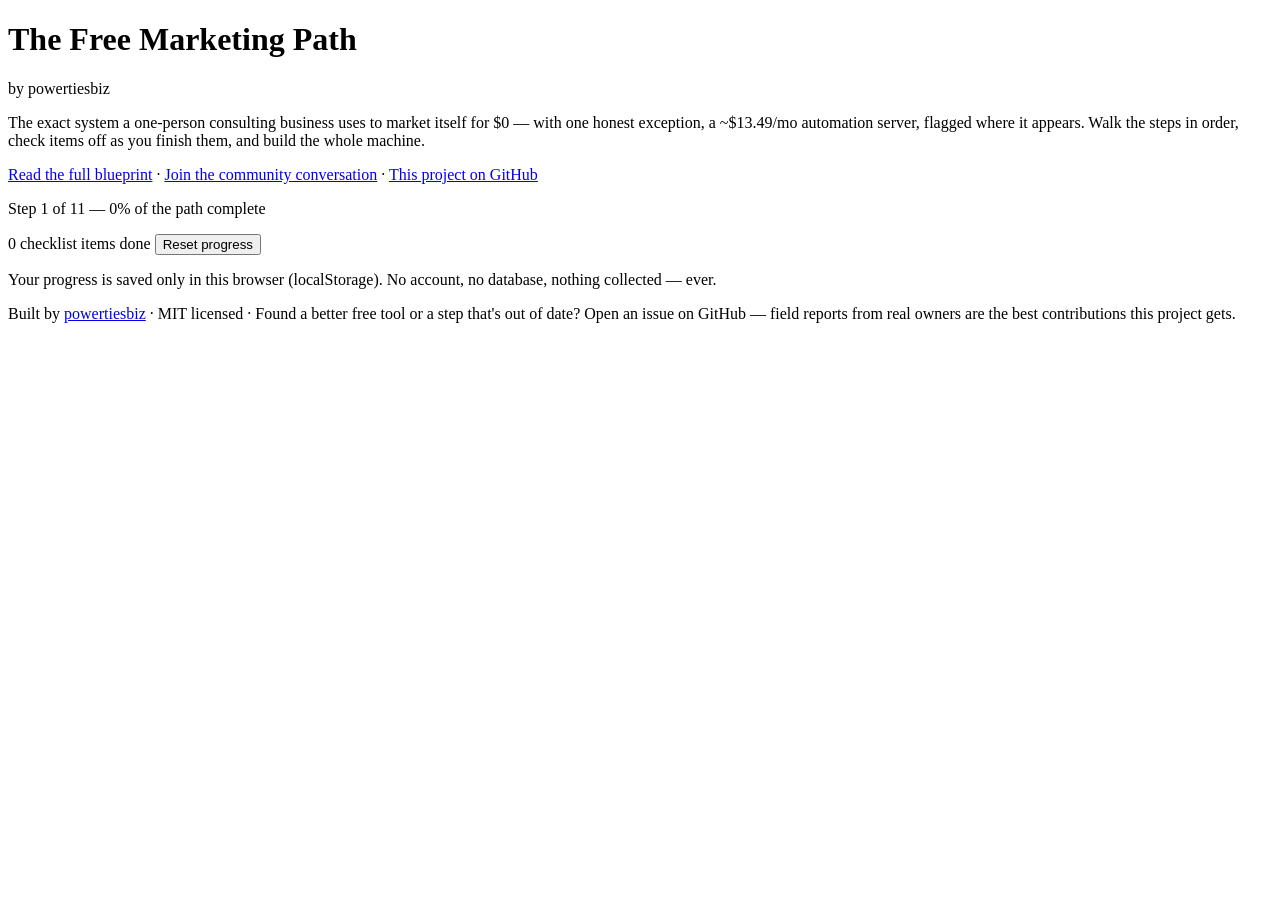
==== index.html @ 292f7745 "Seed index.html" ====
<!DOCTYPE html>
<html lang="en">
<head>
<meta charset="utf-8">
<meta name="viewport" content="width=device-width, initial-scale=1">
<title>The Free Marketing Path — by powertiesbiz</title>
<meta name="description" content="A step-by-step guided path to market your business for free (or nearly): the exact system PowerTies runs. Website, SEO, content, funnels, booking, CRM + automation, reviews, community, partnerships, outreach.">
<link rel="stylesheet" href="styles.css">
</head>
<body>
<header class="site-head">
  <h1>The Free Marketing Path</h1>
  <p class="byline">by powertiesbiz</p>
  <p class="lede">The exact system a one-person consulting business uses to market itself for $0 — with one honest exception, a ~$13.49/mo automation server, flagged where it appears. Walk the steps in order, check items off as you finish them, and build the whole machine.</p>
  <p class="head-links">
    <a href="docs/the-path.md">Read the full blueprint</a> ·
    <a href="docs/community-plan.md">Join the community conversation</a> ·
    <a href="https://github.com/powertiesbiz-ai/free-marketing-path">This project on GitHub</a>
  </p>
</header>

<section class="progress-card" aria-label="Your progress">
  <p id="progress-status" class="progress-status">Step 1 of 11 — 0% of the path complete</p>
  <div class="progress-bar" role="progressbar" aria-label="Path completion">
    <div id="progress-fill" class="progress-fill" style="width:0%"></div>
  </div>
  <div class="progress-row">
    <span id="progress-count" class="progress-count">0 checklist items done</span>
    <button id="reset-progress" class="reset-btn" type="button">Reset progress</button>
  </div>
</section>

<main id="steps" aria-label="The steps"></main>

<footer class="site-foot">
  <p>Your progress is saved only in this browser (localStorage). No account, no database, nothing collected — ever.</p>
  <p>Built by <a href="https://github.com/powertiesbiz-ai">powertiesbiz</a> · MIT licensed · Found a better free tool or a step that's out of date? Open an issue on GitHub — field reports from real owners are the best contributions this project gets.</p>
</footer>

<script src="app.js"></script>
</body>
</html>
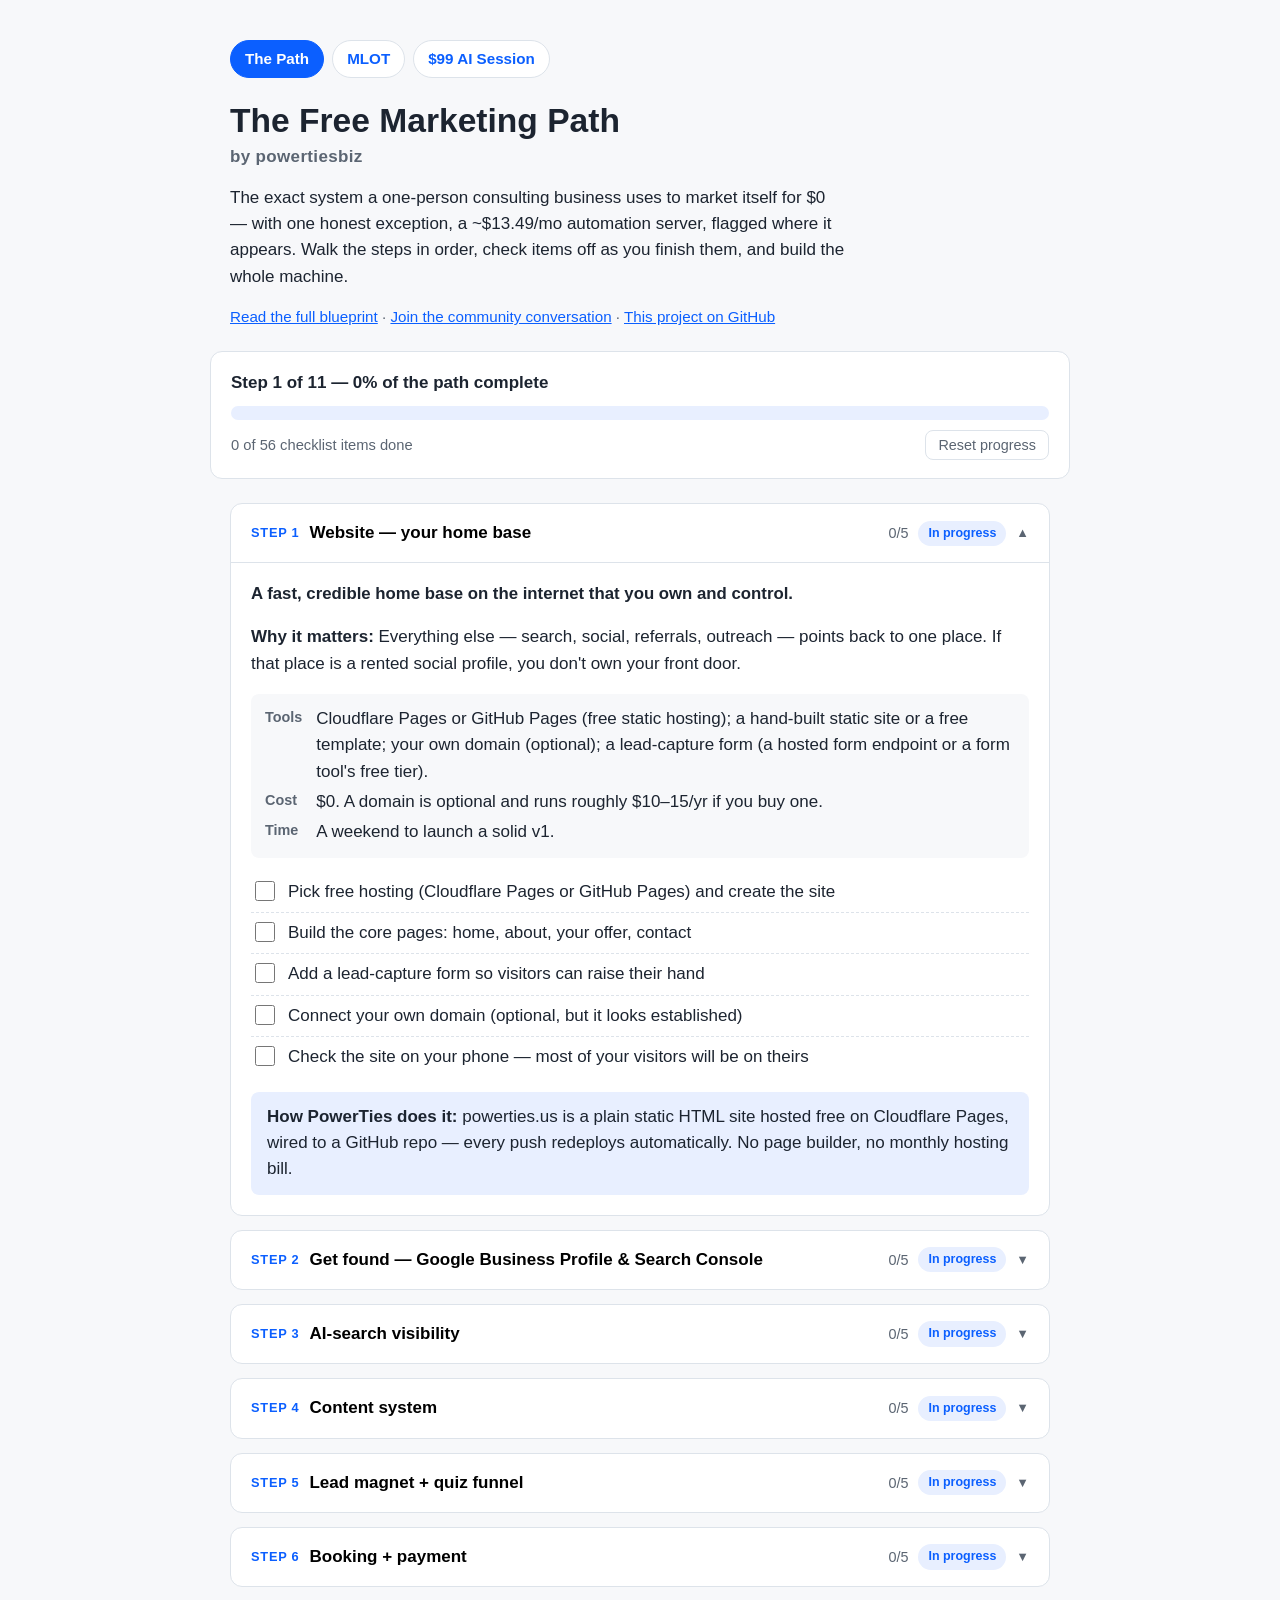
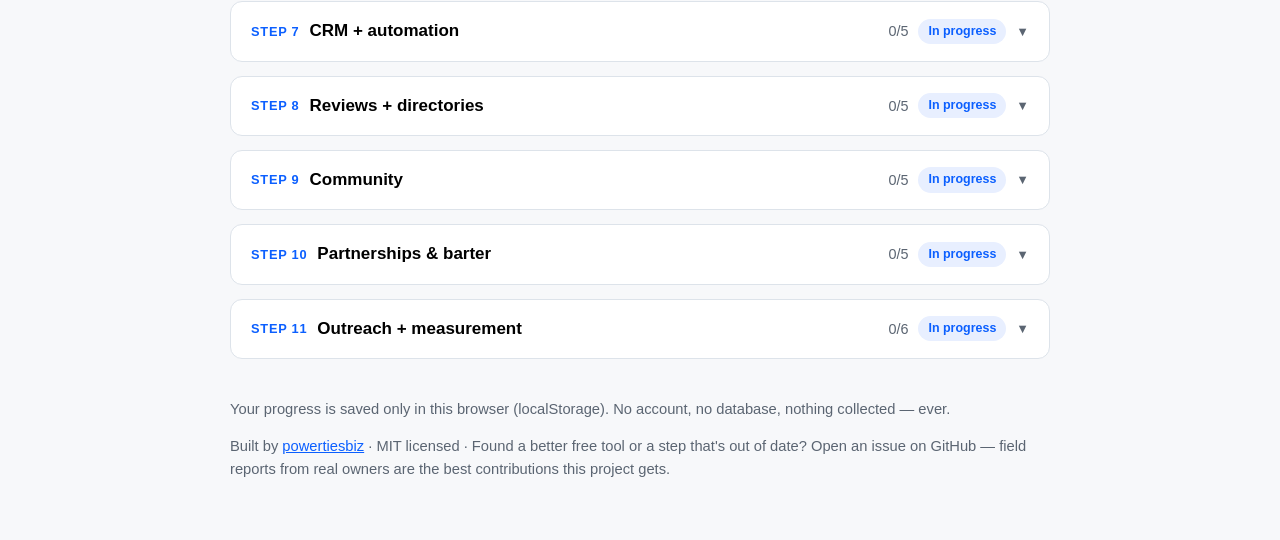
==== commit eae0064d: "Wire funnel nav: Path / MLOT / $99 AI Session" ====
--- a/index.html
+++ b/index.html
@@ -9,6 +9,11 @@
 </head>
 <body>
 <header class="site-head">
+  <nav class="site-nav" aria-label="Site">
+    <a href="index.html" aria-current="page">The Path</a>
+    <a href="mlot.html">MLOT</a>
+    <a href="ai-session.html">$99 AI Session</a>
+  </nav>
   <h1>The Free Marketing Path</h1>
   <p class="byline">by powertiesbiz</p>
   <p class="lede">The exact system a one-person consulting business uses to market itself for $0 — with one honest exception, a ~$13.49/mo automation server, flagged where it appears. Walk the steps in order, check items off as you finish them, and build the whole machine.</p>
@@ -40,3 +45,4 @@
 <script src="app.js"></script>
 </body>
 </html>
+
--- a/styles.css
+++ b/styles.css
@@ -0,0 +1,242 @@
+/* The Free Marketing Path — plain, readable, mobile-friendly. No frameworks. */
+:root {
+  --ink: #1c2430;
+  --muted: #5b6572;
+  --line: #dde3ea;
+  --bg: #f7f8fa;
+  --card: #ffffff;
+  --accent: #0b5fff;
+  --accent-soft: #e8efff;
+  --done: #177245;
+  --done-soft: #e6f4ec;
+  --radius: 12px;
+}
+
+* { box-sizing: border-box; }
+
+body {
+  margin: 0;
+  font-family: -apple-system, BlinkMacSystemFont, "Segoe UI", Roboto, Helvetica, Arial, sans-serif;
+  color: var(--ink);
+  background: var(--bg);
+  line-height: 1.55;
+  font-size: 17px;
+}
+
+a { color: var(--accent); }
+
+.site-head, .progress-card, main, .site-foot {
+  max-width: 860px;
+  margin: 0 auto;
+  padding: 0 20px;
+}
+
+.site-head { padding-top: 40px; }
+.site-head h1 {
+  font-size: 2.1rem;
+  line-height: 1.15;
+  margin: 0 0 4px;
+}
+.byline {
+  margin: 0 0 14px;
+  color: var(--muted);
+  font-weight: 600;
+  letter-spacing: 0.02em;
+}
+.lede { margin: 0 0 10px; max-width: 65ch; }
+.head-links { color: var(--muted); font-size: 0.95rem; }
+
+.progress-card {
+  margin-top: 22px;
+  margin-bottom: 24px;
+  background: var(--card);
+  border: 1px solid var(--line);
+  border-radius: var(--radius);
+  padding: 18px 20px;
+}
+.progress-status { font-weight: 700; margin: 0 0 10px; }
+.progress-bar {
+  height: 14px;
+  background: var(--accent-soft);
+  border-radius: 999px;
+  overflow: hidden;
+}
+.progress-fill {
+  height: 100%;
+  background: var(--accent);
+  border-radius: 999px;
+  transition: width 0.35s ease;
+}
+.progress-row {
+  display: flex;
+  justify-content: space-between;
+  align-items: center;
+  margin-top: 10px;
+  gap: 12px;
+  flex-wrap: wrap;
+}
+.progress-count { color: var(--muted); font-size: 0.92rem; }
+.reset-btn {
+  background: none;
+  border: 1px solid var(--line);
+  border-radius: 8px;
+  padding: 6px 12px;
+  font-size: 0.9rem;
+  color: var(--muted);
+  cursor: pointer;
+}
+.reset-btn:hover { color: var(--ink); border-color: var(--muted); }
+
+.step {
+  background: var(--card);
+  border: 1px solid var(--line);
+  border-radius: var(--radius);
+  margin-bottom: 14px;
+  overflow: hidden;
+}
+.step.is-done { border-color: var(--done); }
+
+.step-head {
+  display: flex;
+  align-items: center;
+  gap: 10px;
+  width: 100%;
+  text-align: left;
+  background: none;
+  border: none;
+  padding: 16px 20px;
+  font: inherit;
+  cursor: pointer;
+  flex-wrap: wrap;
+}
+.step-head:hover { background: #fafbfc; }
+.step-num {
+  font-size: 0.8rem;
+  font-weight: 700;
+  text-transform: uppercase;
+  letter-spacing: 0.06em;
+  color: var(--accent);
+  white-space: nowrap;
+}
+.step.is-done .step-num { color: var(--done); }
+.step-title { font-weight: 700; flex: 1 1 220px; }
+.step-count { color: var(--muted); font-size: 0.9rem; white-space: nowrap; }
+.step-pill {
+  font-size: 0.78rem;
+  font-weight: 700;
+  padding: 3px 10px;
+  border-radius: 999px;
+  background: var(--accent-soft);
+  color: var(--accent);
+  white-space: nowrap;
+}
+.step.is-done .step-pill { background: var(--done-soft); color: var(--done); }
+.step-chev { color: var(--muted); font-size: 0.8rem; }
+
+.step-body {
+  padding: 4px 20px 20px;
+  border-top: 1px solid var(--line);
+}
+.step-body .goal { font-size: 1.05rem; font-weight: 600; margin-top: 14px; }
+
+.step-meta {
+  display: grid;
+  grid-template-columns: max-content 1fr;
+  gap: 4px 14px;
+  margin: 14px 0;
+  background: var(--bg);
+  border-radius: 8px;
+  padding: 12px 14px;
+}
+.step-meta dt { font-weight: 700; color: var(--muted); font-size: 0.9rem; }
+.step-meta dd { margin: 0; }
+
+.checklist { list-style: none; margin: 14px 0; padding: 0; }
+.checklist li { padding: 7px 0; border-bottom: 1px dashed var(--line); }
+.checklist li:last-child { border-bottom: none; }
+.checklist label { display: flex; gap: 10px; align-items: flex-start; cursor: pointer; }
+.checklist input[type="checkbox"] {
+  width: 20px; height: 20px; margin-top: 2px; flex: 0 0 auto;
+  accent-color: var(--accent);
+}
+
+.step-notes {
+  background: #fff8e6;
+  border: 1px solid #f0dfa8;
+  border-radius: 8px;
+  padding: 12px 16px;
+  margin: 14px 0;
+}
+.step-notes ul { margin: 8px 0 0; padding-left: 20px; }
+
+.powerties-note {
+  background: var(--accent-soft);
+  border-radius: 8px;
+  padding: 12px 16px;
+  margin: 14px 0 0;
+}
+
+.site-foot {
+  color: var(--muted);
+  font-size: 0.92rem;
+  padding-top: 10px;
+  padding-bottom: 44px;
+}
+
+
+/* Site nav + standalone pages (MLOT, $99 session) */
+.site-nav {
+  display: flex;
+  gap: 8px;
+  flex-wrap: wrap;
+  margin-bottom: 24px;
+}
+.site-nav a {
+  text-decoration: none;
+  padding: 6px 14px;
+  border: 1px solid var(--line);
+  border-radius: 999px;
+  background: var(--card);
+  font-size: 0.95rem;
+  font-weight: 600;
+}
+.site-nav a:hover { border-color: var(--muted); }
+.site-nav a[aria-current="page"] {
+  background: var(--accent);
+  border-color: var(--accent);
+  color: #fff;
+}
+
+.page-card {
+  background: var(--card);
+  border: 1px solid var(--line);
+  border-radius: var(--radius);
+  padding: 6px 20px 20px;
+  margin-bottom: 14px;
+}
+.page-card h2 { font-size: 1.2rem; margin: 18px 0 8px; }
+.page-card ul, .page-card ol { padding-left: 22px; }
+.page-card li { padding: 3px 0; }
+
+.cta-btn {
+  display: inline-block;
+  background: var(--accent);
+  color: #fff;
+  text-decoration: none;
+  font-weight: 700;
+  padding: 12px 22px;
+  border-radius: 10px;
+  margin: 6px 0;
+}
+.cta-btn:hover { filter: brightness(1.08); }
+
+@media (max-width: 560px) {
+  body { font-size: 16px; }
+  .site-head { padding-top: 26px; }
+  .site-head h1 { font-size: 1.7rem; }
+  .step-head { padding: 14px 16px; }
+  .step-body { padding: 4px 16px 16px; }
+  .step-meta { grid-template-columns: 1fr; }
+  .step-meta dt { margin-top: 6px; }
+}
+
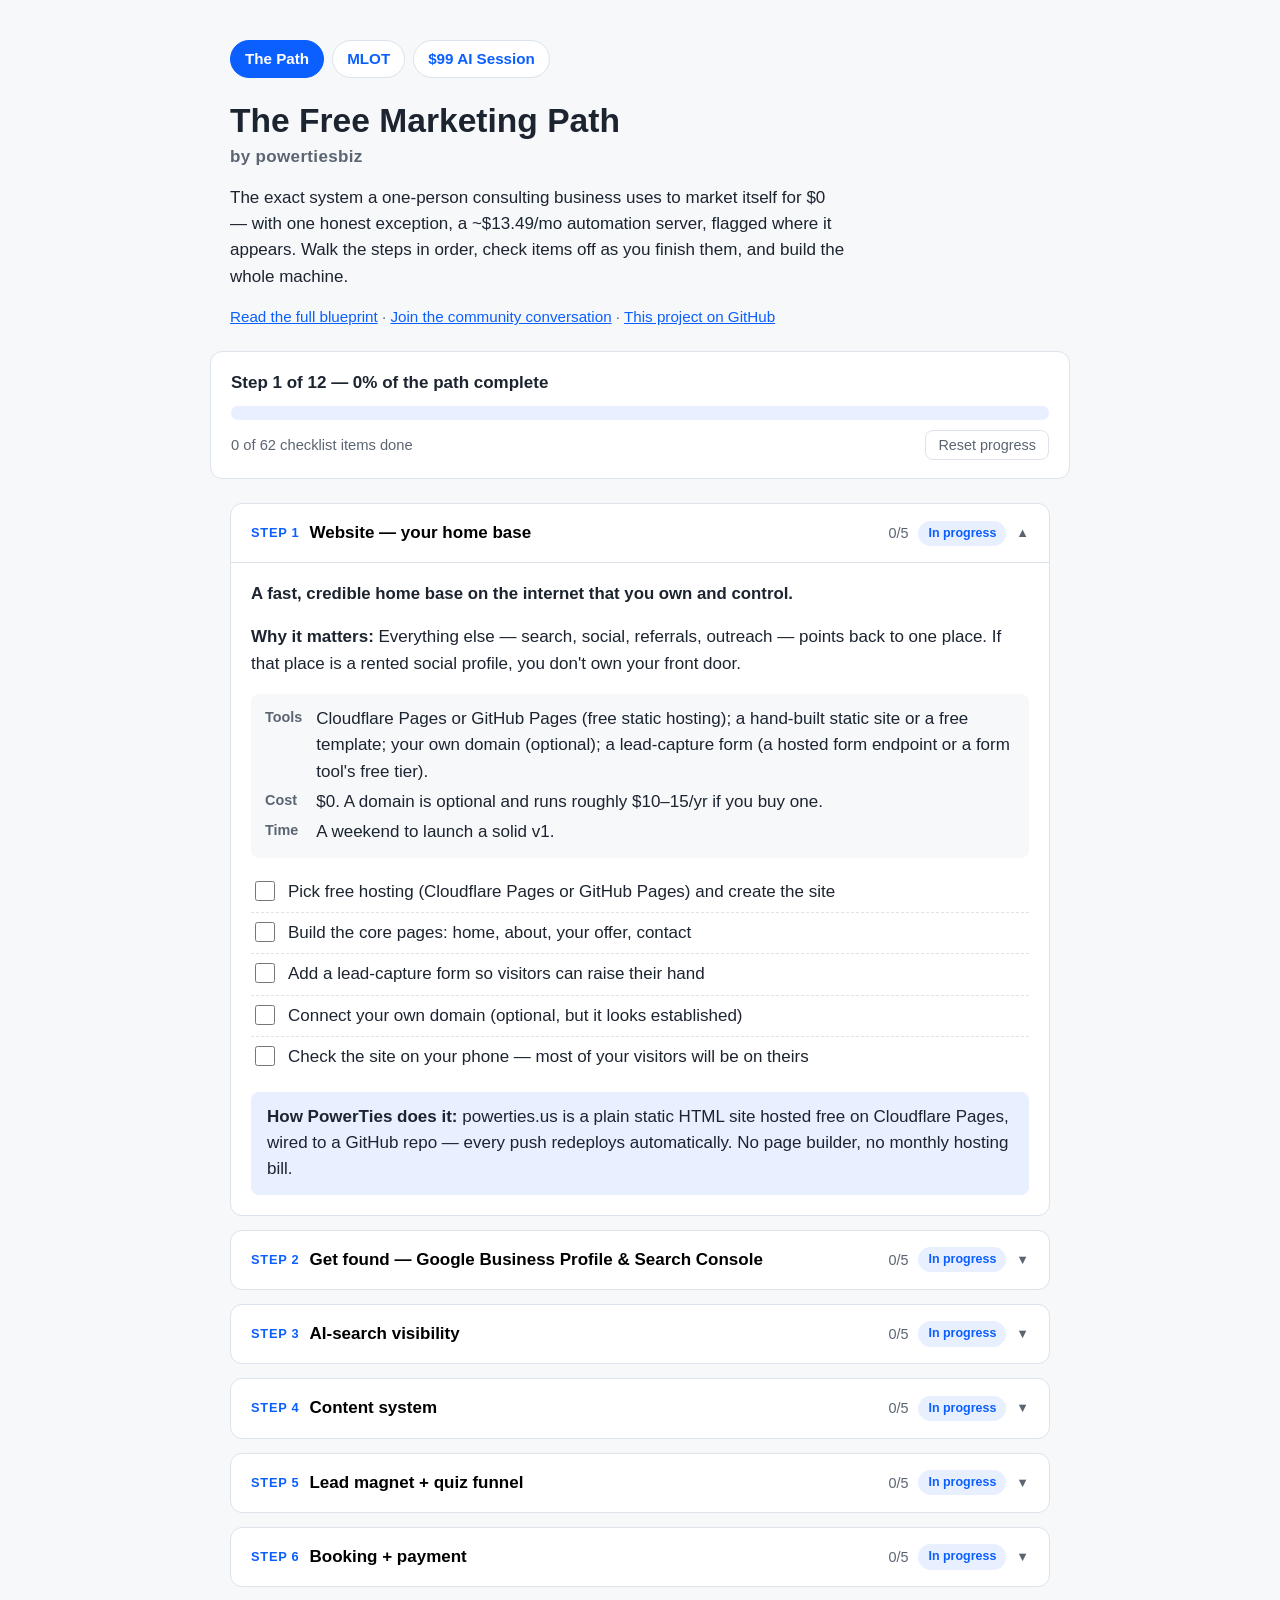
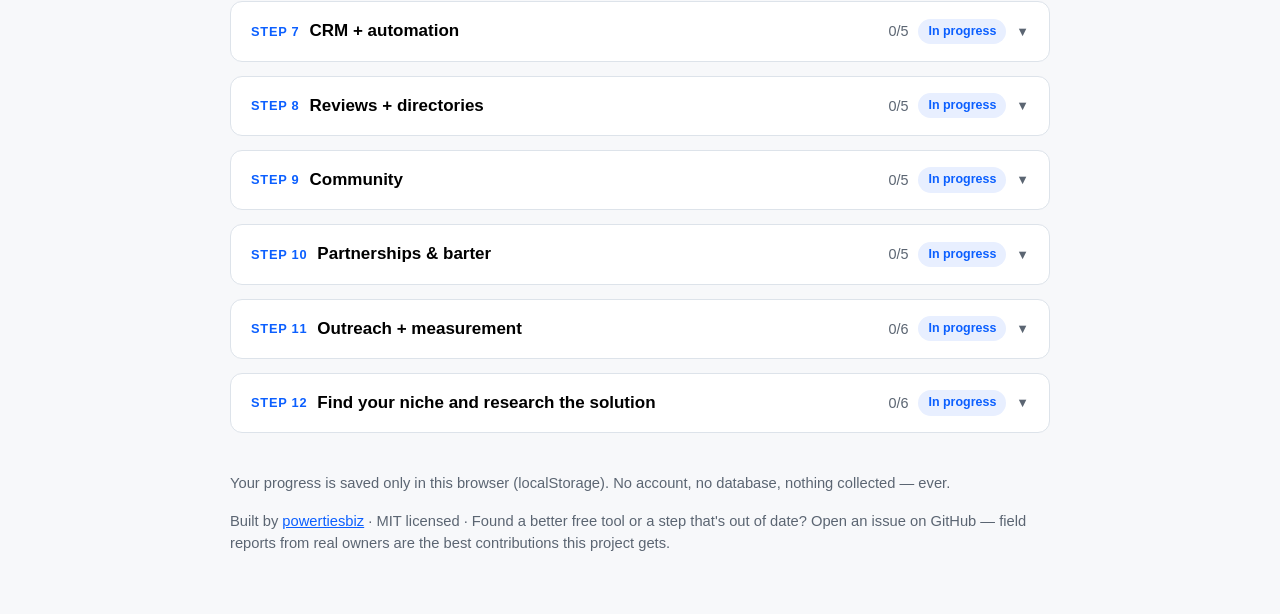
==== commit 3604fd09: "Add Step 12: Find your niche and research the solution" ====
--- a/index.html
+++ b/index.html
@@ -4,7 +4,7 @@
 <meta charset="utf-8">
 <meta name="viewport" content="width=device-width, initial-scale=1">
 <title>The Free Marketing Path — by powertiesbiz</title>
-<meta name="description" content="A step-by-step guided path to market your business for free (or nearly): the exact system PowerTies runs. Website, SEO, content, funnels, booking, CRM + automation, reviews, community, partnerships, outreach.">
+<meta name="description" content="A step-by-step guided path to market your business for free (or nearly): the exact system PowerTies runs. Website, SEO, content, funnels, booking, CRM + automation, reviews, community, partnerships, outreach, finding your niche.">
 <link rel="stylesheet" href="styles.css">
 </head>
 <body>
@@ -25,7 +25,7 @@
 </header>
 
 <section class="progress-card" aria-label="Your progress">
-  <p id="progress-status" class="progress-status">Step 1 of 11 — 0% of the path complete</p>
+  <p id="progress-status" class="progress-status">Step 1 of 12 — 0% of the path complete</p>
   <div class="progress-bar" role="progressbar" aria-label="Path completion">
     <div id="progress-fill" class="progress-fill" style="width:0%"></div>
   </div>
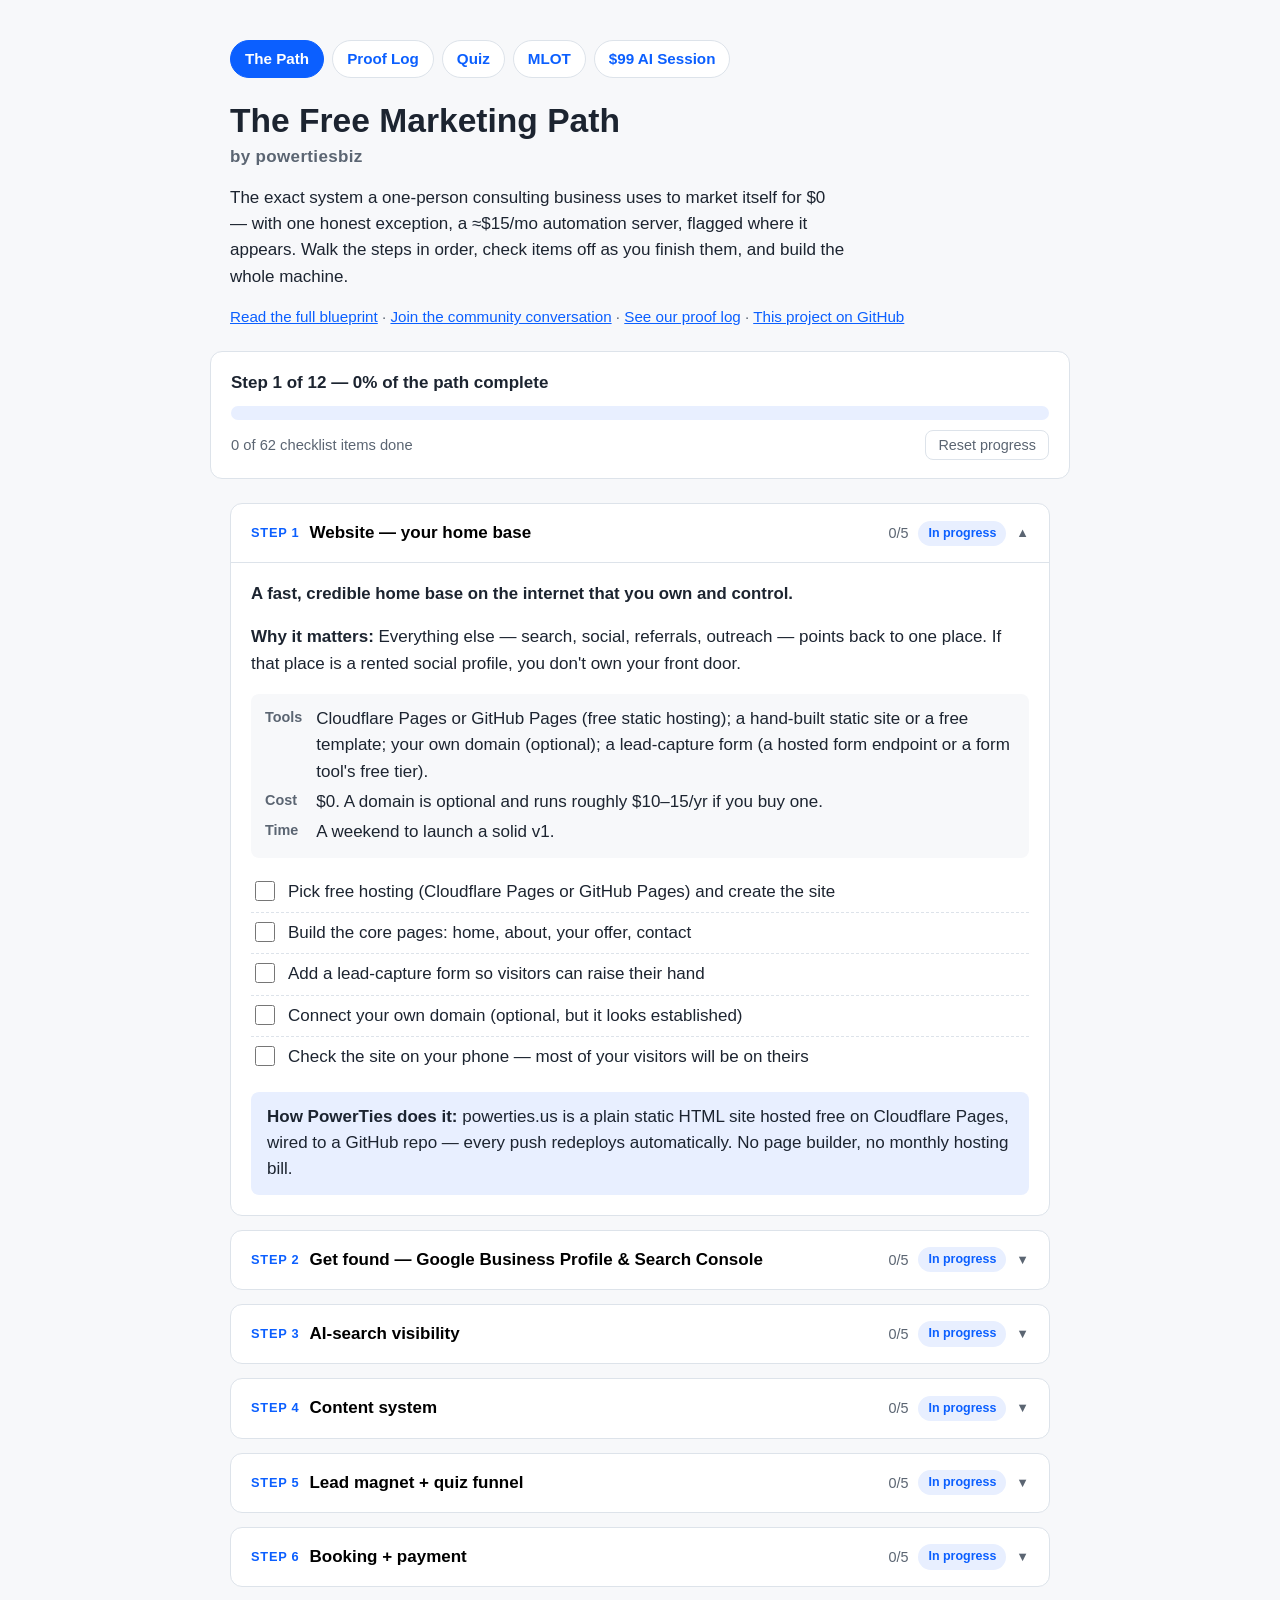
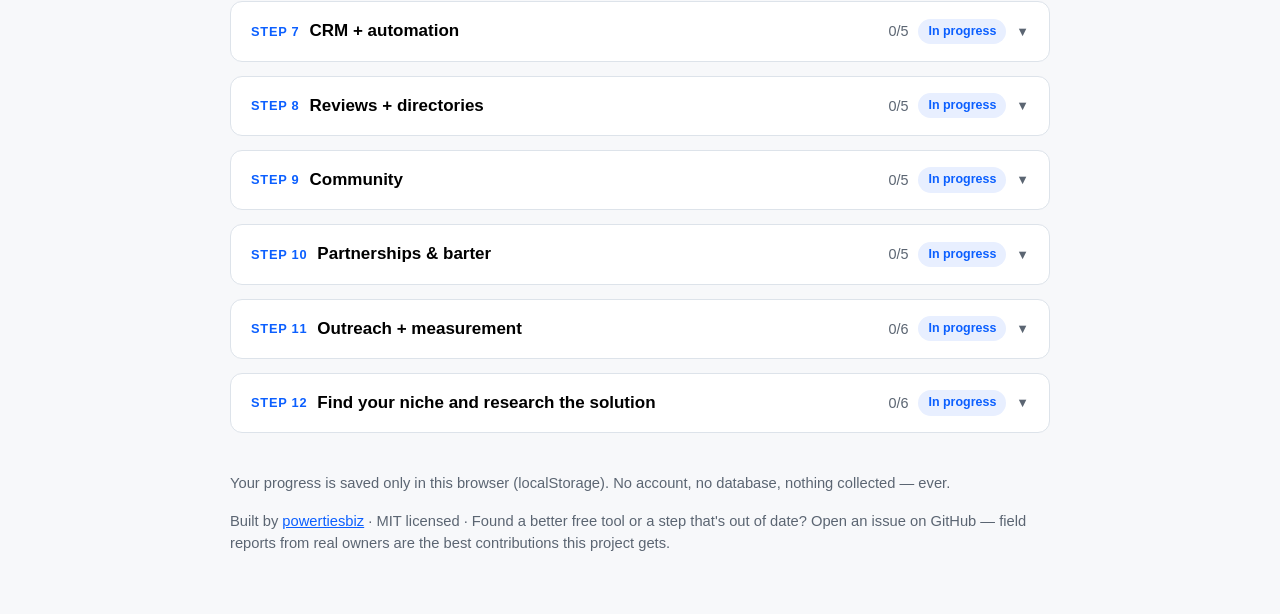
==== commit 78d3161e: "Update index.html" ====
--- a/index.html
+++ b/index.html
@@ -11,15 +11,18 @@
 <header class="site-head">
   <nav class="site-nav" aria-label="Site">
     <a href="index.html" aria-current="page">The Path</a>
+    <a href="proof-log.html">Proof Log</a>
+    <a href="quiz.html">Quiz</a>
     <a href="mlot.html">MLOT</a>
     <a href="ai-session.html">$99 AI Session</a>
   </nav>
   <h1>The Free Marketing Path</h1>
   <p class="byline">by powertiesbiz</p>
-  <p class="lede">The exact system a one-person consulting business uses to market itself for $0 — with one honest exception, a ~$13.49/mo automation server, flagged where it appears. Walk the steps in order, check items off as you finish them, and build the whole machine.</p>
+  <p class="lede">The exact system a one-person consulting business uses to market itself for $0 — with one honest exception, a ≈$15/mo automation server, flagged where it appears. Walk the steps in order, check items off as you finish them, and build the whole machine.</p>
   <p class="head-links">
     <a href="docs/the-path.md">Read the full blueprint</a> ·
     <a href="docs/community-plan.md">Join the community conversation</a> ·
+    <a href="proof-log.html">See our proof log</a> ·
     <a href="https://github.com/powertiesbiz-ai/free-marketing-path">This project on GitHub</a>
   </p>
 </header>
--- a/styles.css
+++ b/styles.css
@@ -240,3 +240,19 @@
   .step-meta dt { margin-top: 6px; }
 }
 
+/* Proof-log tables */
+.table-wrap { overflow-x: auto; margin: 14px 0; }
+.data-table { width: 100%; border-collapse: collapse; min-width: 520px; }
+.data-table th, .data-table td { border: 1px solid var(--line); padding: 9px 10px; text-align: left; vertical-align: top; }
+.data-table th { background: var(--bg); }
+
+/* Stuck-on quiz */
+.quiz-form { margin-bottom: 20px; }
+.quiz-question legend { font-weight: 700; font-size: 1.08rem; padding: 0 6px; }
+.quiz-question label { display: inline-flex; align-items: center; gap: 8px; margin: 8px 18px 8px 0; cursor: pointer; }
+.quiz-question input[type="radio"] { width: 20px; height: 20px; accent-color: var(--accent); }
+.quiz-error { color: #9b1c1c; font-weight: 700; }
+.quiz-submit { border: none; font: inherit; cursor: pointer; }
+.quiz-result { border-color: var(--accent); }
+@media (max-width: 560px) { .data-table { min-width: 460px; } }
+
